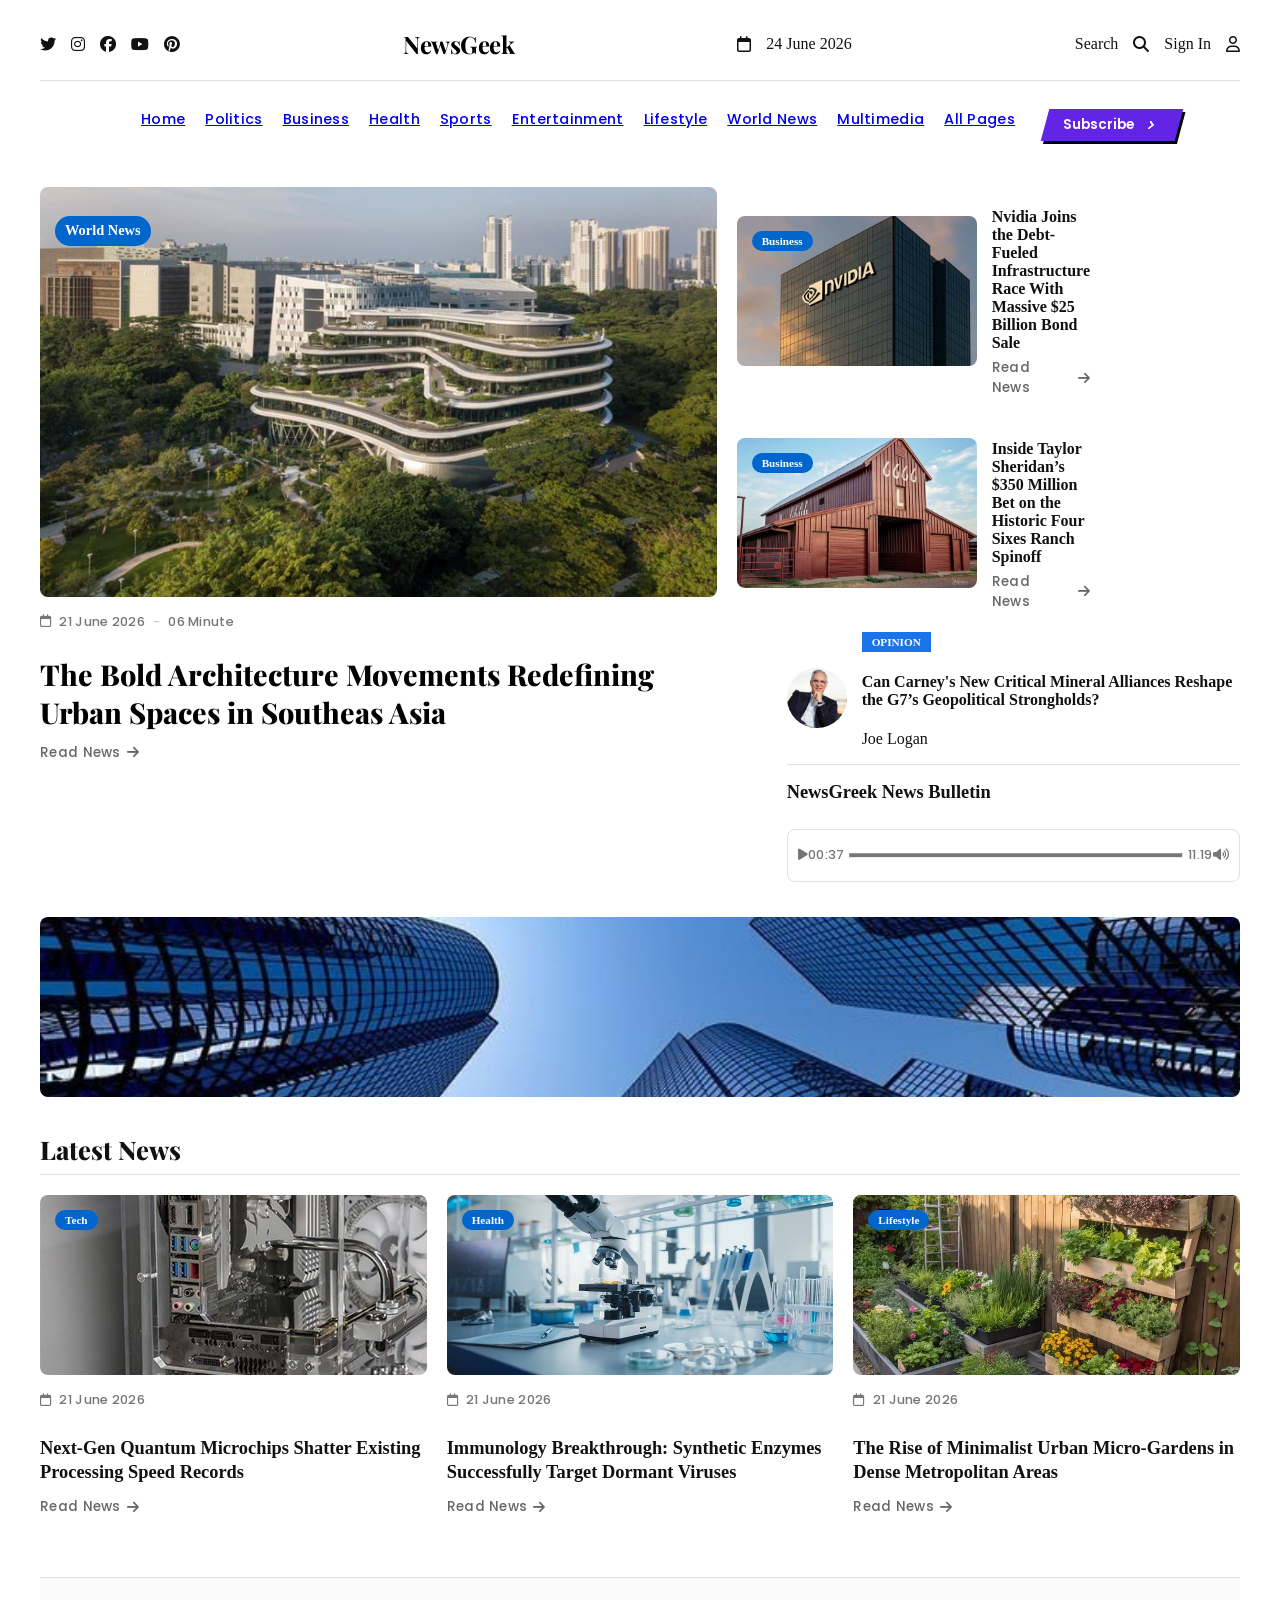
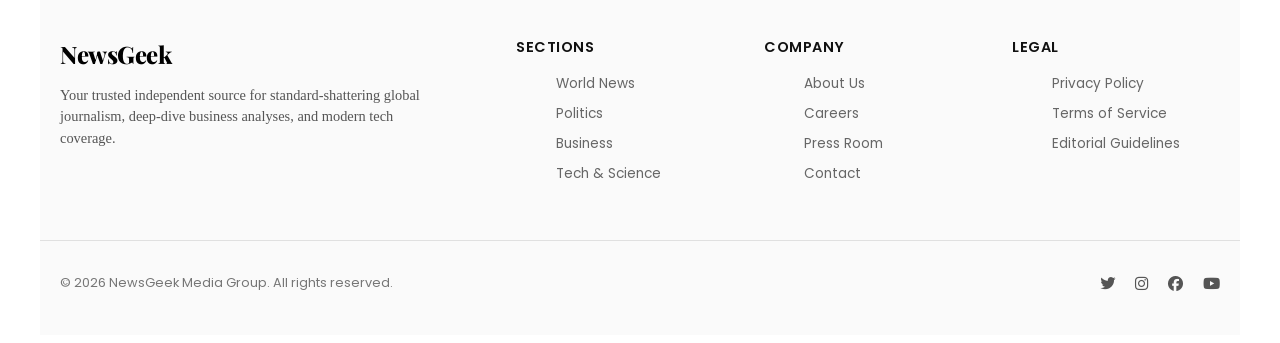
==== index.html @ 266e670d "Initial commit" ====
<!doctype html>
<html lang="en">
  <head>
    <meta charset="utf-8" />
    <meta name="viewport" content="width=device-width, initial-scale=1.0" />
    <meta http-equiv="X-UA-Compatible" content="IE=edge" />
    <meta name="description" content="a news page website" />
    <title>NewsGeek</title>
    <link rel="stylesheet" href="NewsGeek.css" />
    <link
      rel="stylesheet"
      href="https://cdnjs.cloudflare.com/ajax/libs/font-awesome/6.4.0/css/all.min.css"
    />
    <link rel="preconnect" href="https://fonts.googleapis.com" />
    <link rel="preconnect" href="https://fonts.gstatic.com" crossorigin />
    <link
      href="https://fonts.googleapis.com/css2?family=Playfair+Display:ital,wght@0,400..900;1,400..900&family=Poppins:wght@300;400;500;600;700&family=PT+Serif:ital,wght@0,400;0,700;1,400;1,700&family=Source+Sans+3:wght@300;400;500;600;700&display=swap"
      rel="stylesheet"
    />
  </head>
  <body>
    <div class="page-container">
      <header class="main-header">
        <div class="header-top">
          <div class="header-socials">
            <i class="fab fa-twitter"></i>
            <i class="fab fa-instagram"></i>
            <i class="fab fa-facebook"></i>
            <i class="fab fa-youtube"></i>
            <i class="fab fa-pinterest"></i>
          </div>

          <div class="logo">
            <h2>NewsGeek</h2>
          </div>

          <div class="header-date">
            <i class="fa-regular fa-calendar"></i>
            <p>24 June 2026</p>
          </div>
          <div class="header-auth">
            <p>Search</p>
            <i class="fa-solid fa-magnifying-glass"></i>
            <p>Sign In</p>
            <i class="fa-regular fa-user"></i>
          </div>
        </div>
        <nav class="main-navbar">
          <ul class="navbar-list">
            <li><a href="./index.html">Home</a></li>
            <li><a href="./politics.html">Politics</a></li>
            <li><a href="./business.html">Business</a></li>
            <li><a href="./health.html">Health</a></li>
            <li><a href="./sports.html">Sports</a></li>
            <li><a href="./Entertainment.html">Entertainment</a></li>
            <li><a href="./lifestyle.html">Lifestyle</a></li>
            <li><a href="./worldnews.html">World News</a></li>
            <li><a href="./multimedia.html">Multimedia</a></li>
            <li><a href="./allpages.html">All Pages</a></li>
            <li>
              <a href="./subscribe.html" style="text-decoration: none;">
                <button class="cta">
                  <span class="span">subscribe</span>
                  <span class="second">
                    <svg
                      width="50px"
                      height="20px"
                      viewBox="0 0 66 43"
                      version="1.1"
                      xmlns="http://www.w3.org/2000/svg"
                      xmlns:xlink="http://www.w3.org/1999/xlink"
                    >
                      <g
                        id="arrow"
                        stroke="none"
                        stroke-width="1"
                        fill="none"
                        fill-rule="evenodd"
                      >
                        <path
                          class="one"
                          d="M40.1543933,3.89485454 L43.9763149,0.139296592 C44.1708311,-0.0518420739 44.4826329,-0.0518571125 44.6771675,0.139262789 L65.6916134,20.7848311 C66.0855801,21.1718824 66.0911863,21.8050225 65.704135,22.1989893 C65.7000188,22.2031791 65.6958657,22.2073326 65.6916762,22.2114492 L44.677098,42.8607841 C44.4825957,43.0519059 44.1708242,43.0519358 43.9762853,42.8608513 L40.1545186,39.1069479 C39.9575152,38.9134427 39.9546793,38.5968729 40.1481845,38.3998695 C40.1502893,38.3977268 40.1524132,38.395603 40.1545562,38.3934985 L56.9937789,21.8567812 C57.1908028,21.6632968 57.193672,21.3467273 57.0001876,21.1497035 C56.9980647,21.1475418 56.9959223,21.1453995 56.9937605,21.1432767 L40.1545208,4.60825197 C39.9574869,4.41477773 39.9546013,4.09820839 40.1480756,3.90117456 C40.1501626,3.89904911 40.1522686,3.89694235 40.1543933,3.89485454 Z"
                          fill="#FFFFFF"
                        ></path>
                        <path
                          class="two"
                          d="M20.1543933,3.89485454 L23.9763149,0.139296592 C24.1708311,-0.0518420739 24.4826329,-0.0518571125 24.6771675,0.139262789 L45.6916134,20.7848311 C46.0855801,21.1718824 46.0911863,21.8050225 45.704135,22.1989893 C45.7000188,22.2031791 45.6958657,22.2073326 45.6916762,22.2114492 L24.677098,42.8607841 C24.4825957,43.0519059 24.1708242,43.0519358 23.9762853,42.8608513 L20.1545186,39.1069479 C19.9575152,38.9134427 19.9546793,38.5968729 20.1481845,38.3998695 C20.1502893,38.3977268 20.1524132,38.395603 20.1545562,38.3934985 L36.9937789,21.8567812 C37.1908028,21.6632968 37.193672,21.3467273 37.0001876,21.1497035 C36.9980647,21.1475418 36.9959223,21.1453995 36.9937605,21.1432767 L20.1545208,4.60825197 C19.9574869,4.41477773 19.9546013,4.09820839 20.1480756,3.90117456 C20.1501626,3.89904911 20.1522686,3.89694235 20.1543933,3.89485454 Z"
                          fill="#FFFFFF"
                        ></path>
                        <path
                          class="three"
                          d="M0.154393339,3.89485454 L3.97631488,0.139296592 C4.17083111,-0.0518420739 4.48263286,-0.0518571125 4.67716753,0.139262789 L25.6916134,20.7848311 C26.0855801,21.1718824 26.0911863,21.8050225 25.704135,22.1989893 C25.7000188,22.2031791 25.6958657,22.2073326 25.6916762,22.2114492 L4.67709797,42.8607841 C4.48259567,43.0519059 4.17082418,43.0519358 3.97628526,42.8608513 L0.154518591,39.1069479 C-0.0424848215,38.9134427 -0.0453206733,38.5968729 0.148184538,38.3998695 C0.150289256,38.3977268 0.152413239,38.395603 0.154556228,38.3934985 L16.9937789,21.8567812 C17.1908028,21.6632968 17.193672,21.3467273 17.0001876,21.1497035 C16.9980647,21.1475418 16.9959223,21.1453995 16.9937605,21.1432767 L0.15452076,4.60825197 C-0.0425130651,4.41477773 -0.0453986756,4.09820839 0.148075568,3.90117456 C0.150162624,3.89904911 0.152268631,3.89694235 0.154393339,3.89485454 Z"
                          fill="#FFFFFF"
                        ></path>
                      </g>
                    </svg>
                  </span>
                </button>
              </a>
            </li>
          </ul>
        </nav>
      </header>

      <main>
        <section class="first-section">
          <div class="card-container">
            <div class="left-card">
              <div class="image-badge">
                <img
                  src="./assets/singapore.jpg"
                  alt="singapore forest skycraper"
                  class="hero-image"
                />
                <p class="badge">World News</p>
              </div>
              <div class="date-time">
                <i class="fa-regular fa-calendar"></i>
                <time datetime="2026-06-21">21 June 2026</time>
                <span class="meta-separator">-</span>
                <span class="reading-time">06 Minute</span>
              </div>
              <h2>
                The Bold Architecture Movements Redefining Urban Spaces in
                Southeas Asia
              </h2>
              <a href="#" class="read-news-link"
                >Read News <i class="fa-solid fa-arrow-right"></i
              ></a>
            </div>
            <div class="right-card">
              <div class="media-pair">
                <div class="image-badge">
                  <span class="badge">Business</span>
                  <img
                    src="./assets/nvidia.jpg"
                    alt="nvidia headquarters "
                    class="top-image"
                  />
                </div>
                <div class="headline">
                  <h4>
                    Nvidia Joins the Debt-Fueled Infrastructure Race With
                    Massive $25 Billion Bond Sale
                  </h4>
                  <a href="#" class="read-news-link"
                    >Read News <i class="fa-solid fa-arrow-right"></i
                  ></a>
                </div>
              </div>

              <div class="media-pair">
                <div class="image-badge">
                  <span class="badge">Business</span>
                  <img
                    src="./assets/6666ranch.jpg"
                    alt="the famous 6666 texas ranch"
                    class="bottom-image"
                  />
                </div>
                <div class="headline">
                  <h4>
                    Inside Taylor Sheridan’s $350 Million Bet on the Historic
                    Four Sixes Ranch Spinoff
                  </h4>
                  <a href="#" class="read-news-link"
                    >Read News <i class="fa-solid fa-arrow-right"></i
                  ></a>
                </div>
              </div>

              <div class="opinion-block">
                <div class="profile-circle">
                  <img
                    src="./assets/politician-profile.jpg"
                    alt="Author Profile"
                  />
                </div>
                <div class="author-details">
                  <span class="opinion-label">Opinion</span>
                  <h4 class="opinion-headline">
                    Can Carney's New Critical Mineral Alliances Reshape the G7’s
                    Geopolitical Strongholds?
                  </h4>
                  <p class="author-name">Joe Logan</p>
                </div>
              </div>

              <h3>NewsGreek News Bulletin</h3>
              <div class="bulletin">
                <div class="audio-container">
                  <i class="fa-solid fa-play"></i>
                  <p>00:37</p>
                  <hr />
                  <p>11.19</p>
                  <i class="fa-solid fa-volume-high"></i>
                </div>
              </div>
            </div>
          </div>
        </section>

        <div class="editorial-banner">
          <img src="./assets/banner.jpg" alt="Editorial Visual Break" />
        </div>

        <section class="latest-news-section">
          <h2 class="section-title">Latest News</h2>

          <div class="news-grid">
            <div class="grid-card">
              <div class="image-badge">
                <img
                  src="./assets/techhardware.jpg"
                  alt="Technology News"
                  class="grid-image"
                />
                <span class="badge">Tech</span>
              </div>
              <div class="date-time">
                <i class="fa-regular fa-calendar"></i>
                <time datetime="2026-06-21">21 June 2026</time>
              </div>
              <h3>
                Next-Gen Quantum Microchips Shatter Existing Processing Speed
                Records
              </h3>
              <a href="#" class="read-news-link"
                >Read News <i class="fa-solid fa-arrow-right"></i
              ></a>
            </div>

            <div class="grid-card">
              <div class="image-badge">
                <img
                  src="./assets/medicallabolatory.jpg"
                  alt="Health News"
                  class="grid-image"
                />
                <span class="badge">Health</span>
              </div>
              <div class="date-time">
                <i class="fa-regular fa-calendar"></i>
                <time datetime="2026-06-21">21 June 2026</time>
              </div>
              <h3>
                Immunology Breakthrough: Synthetic Enzymes Successfully Target
                Dormant Viruses
              </h3>
              <a href="#" class="read-news-link"
                >Read News <i class="fa-solid fa-arrow-right"></i
              ></a>
            </div>

            <div class="grid-card">
              <div class="image-badge">
                <img
                  src="./assets/microgarden.jpg"
                  alt="Lifestyle News"
                  class="grid-image"
                />
                <span class="badge">Lifestyle</span>
              </div>
              <div class="date-time">
                <i class="fa-regular fa-calendar"></i>
                <time datetime="2026-06-21">21 June 2026</time>
              </div>
              <h3>
                The Rise of Minimalist Urban Micro-Gardens in Dense Metropolitan
                Areas
              </h3>
              <a href="#" class="read-news-link"
                >Read News <i class="fa-solid fa-arrow-right"></i
              ></a>
            </div>
          </div>
        </section>
      </main>

      <footer class="main-footer">
        <div class="footer-content">
          <div class="footer-brand">
            <h2>NewsGeek</h2>
            <p>
              Your trusted independent source for standard-shattering global
              journalism, deep-dive business analyses, and modern tech coverage.
            </p>
          </div>

          <div class="footer-links">
            <h4>Sections</h4>
            <ul>
              <li><a href="#">World News</a></li>
              <li><a href="#">Politics</a></li>
              <li><a href="#">Business</a></li>
              <li><a href="#">Tech & Science</a></li>
            </ul>
          </div>

          <div class="footer-links">
            <h4>Company</h4>
            <ul>
              <li><a href="#">About Us</a></li>
              <li><a href="#">Careers</a></li>
              <li><a href="#">Press Room</a></li>
              <li><a href="#">Contact</a></li>
            </ul>
          </div>

          <div class="footer-links">
            <h4>Legal</h4>
            <ul>
              <li><a href="#">Privacy Policy</a></li>
              <li><a href="#">Terms of Service</a></li>
              <li><a href="#">Editorial Guidelines</a></li>
            </ul>
          </div>
        </div>

        <div class="footer-bottom">
          <p>&copy; 2026 NewsGeek Media Group. All rights reserved.</p>
          <div class="footer-socials">
            <i class="fab fa-twitter"></i>
            <i class="fab fa-instagram"></i>
            <i class="fab fa-facebook"></i>
            <i class="fab fa-youtube"></i>
          </div>
        </div>
      </footer>
    </div>
  </body>
</html>
---- NewsGeek.css ----
body {
    font-family: 'Times New Roman', Times, serif; 
    color: #111111;
    -webkit-font-smoothing: antialiased;
    -moz-osx-font-smoothing: grayscale;
}

.logo {
    font-family: 'Playfair Display', serif;
    font-weight: 800;
    letter-spacing: -0.5px;
    color: #000000;
}

.navbar-list a, .header-auth a, .subscribe-btn {
    font-family: 'Poppins', sans-serif;
    font-weight: 500;
    font-size: 0.9rem;
    letter-spacing: 0.3px;
    text-transform: capitalize;
}

.page-container {
    width: 100%;
    max-width: 1200px;
    margin-left: auto;
    margin-right: auto;
    padding-left: 20px;
    padding-right: 20px;
}

.header-top {
    display: flex;
    justify-content: space-between;
    align-items: center;
}

.header-socials, .header-auth, .header-date {
    display: flex;
    gap: 15px;
    align-items: center;
}

.main-navbar {
    border-top: 1px solid #e0e0e0;
    padding-top: 12px;
    padding-bottom: 30px;
}

.navbar-list {
    display: flex;
    list-style-type: none;
    justify-content: center;
    gap: 20px;
}

.card-container {
    display: flex;
    width: 100%;
    gap: 20px;
}

.left-card h2 {
    font-family: 'Playfair Display', serif;
    font-weight: 800;
    font-size: 1.8rem;
    color: #000000;
    margin-bottom: 12px;
    padding-right: 50px;
}

.left-card p {
    font-size: 0.9rem;
    color: #555555;
    line-height: 1.5;
}

.right-card {
    display: flex;
    flex-direction: column;
    gap: 20px;
    width: 52%;
}

.image-badge {
    position: relative;
}

.badge {
    position: absolute;
    top: 15px;
    left: 15px;
    background-color: #0066cc;
    color: #fff;
    font-size: 0.7rem;
    font-weight: 600;
    border-radius: 70px;
    padding: 4px 10px;
    text-transform: capitalize;
}

.image-badge p {
    color: #fff;
}

.hero-image {
    width: calc(100% - 50px);
    height: 410px;
    object-fit: cover;
    border-radius: 8px;
}

.date-time {
    display: flex;
    align-items: center;
    gap: 8px;
    font-family: 'Poppins', sans-serif;
    font-weight: 500;
    font-size: 0.8rem;
    letter-spacing: 0.3px;
    color: #767676;
    text-transform: capitalize;
    margin-top: 12px;
    margin-bottom: 8px;
}

.meta-separator {
    color: #ccc;
}

.top-image, .bottom-image{
    width: 240px;
    height: 150px;
    border-radius: 8px;
}

.media-pair {
    display: flex;
    align-items: center;
    gap: 15px;
    margin-left: -50px;
    padding-right: 150px;
}

.read-news-link {
    display: inline-flex;
    align-items: center;
    gap: 6px;
    font-family: 'Poppins', sans-serif;
    font-weight: 500;
    font-size: 0.85rem;
    letter-spacing: 0.3px;
    color: #666666;
    text-decoration: none;
    text-transform: capitalize;
    transition: color 0.2s ease;
}

.read-news-link:hover {
    color: #0066cc;
}

.opinion-block {
    display: flex;
    align-items: center;
    gap: 15px;
    border-bottom: 1px solid #e0e0e0;
}

.profile-circle {
    width: 60px;
    height: 60px;
    border-radius: 50%;
    overflow: hidden;
    flex-shrink: 0;
}

.profile-circle img {
    width: 100%;
    height: 100%;
    object-fit: cover;
}

.author-details span {
    display: inline-block;
    padding: 4px 10px;
    font-size: 0.7rem;
    font-weight: 700;
    text-transform: uppercase;
    color: #ffffff;
    background-color: #1a73e8;
}

.headline {
    display: flex;
    flex-direction: column;
}

.headline .read-news-link {
    margin-top: -15px;
}

.right-card h3 {
    font-family: 'Times New Roman', Times, serif;
    font-size: 1.15rem;
    font-weight: 700;
    line-height: 1.35;
    color: #111111;
    margin-top: -5px;
}

.audio-container {
    display: flex;
    align-items: center;
    border: 1px solid #e0e0e0;
    padding: 4px 10px;
    justify-content: space-evenly;
    border-radius: 8px;
    font-family: 'Poppins', sans-serif;
    font-weight: 500;
    font-size: 0.8rem;
    letter-spacing: 0.3px;
    color: #767676;
    margin-top: -15px;
}

.audio-container hr {
    flex: 1;
    height: 3px;
    background-color: #767676;
    margin-left: 5px;
    margin-right: 5px;
}

.cta {
  display: inline-flex;
  align-items: center;
  padding: 6px 18px;
  text-decoration: none;
  font-size: 0.85rem;
  font-weight: 600;
  color: white;
  background: #6225e6;
  transition: 1s;
  box-shadow: 3px 3px 0 black;
  transform: skewX(-15deg);
  border: none;
  cursor: pointer;
  margin-left: 10px;
}

.cta:focus {
  outline: none;
}

.cta:hover {
  transition: 0.5s;
  box-shadow: 5px 5px 0 #fbc638;
}

.cta .second {
  transition: 0.5s;
  margin-right: 0px;
}

.cta:hover .second {
  transition: 0.5s;
  margin-right: 15px;
}

.span {
  transform: skewX(15deg);
  font-family: 'Poppins', sans-serif;
  text-transform: capitalize;
}

.second {
  width: 12px;
  height: 12px;
  margin-left: 15px;
  position: relative;
  display: flex;
  align-items: center;
}

.one {
  transition: 0.4s;
  transform: translateX(-60%);
}

.two {
  transition: 0.5s;
  transform: translateX(-30%);
}

.cta:hover .three {
  animation: color_anim 1s infinite 0.2s;
}

.cta:hover .one {
  transform: translateX(0%);
  animation: color_anim 1s infinite 0.6s;
}

.cta:hover .two {
  transform: translateX(0%);
  animation: color_anim 1s infinite 0.4s;
}

@keyframes color_anim {
  0% {
    fill: white;
  }
  50% {
    fill: #fbc638;
  }
  100% {
    fill: white;
  }
}

.editorial-banner {
    width: 100%;
    height: 180px;
    margin-top: 35px;
    margin-bottom: 35px;
    border-radius: 8px;
    overflow: hidden;
}

.editorial-banner img {
    width: 100%;
    height: 100%;
    object-fit: cover;
    object-position: center;
}

.latest-news-section {
    width: 100%;
    margin-bottom: 40px;
}

.section-title {
    font-family: 'Playfair Display', serif;
    font-weight: 800;
    font-size: 1.6rem;
    color: #111111;
    margin-bottom: 20px;
    border-bottom: 1px solid #e0e0e0;
    padding-bottom: 8px;
}

.news-grid {
    display: flex;
    gap: 20px;
    width: 100%;
}

.grid-card {
    flex: 1;
    display: flex;
    flex-direction: column;
}

.grid-image {
    width: 100%;
    height: 180px;
    object-fit: cover;
    border-radius: 8px;
}

.grid-card h3 {
    font-family: 'Times New Roman', Times, serif;
    font-size: 1.15rem;
    font-weight: 700;
    line-height: 1.35;
    color: #111111;
    margin-bottom: 12px;
}

.grid-card .read-news-link {
    margin-top: auto;
}

.main-footer {
    width: 100%;
    background-color: #fafafa;
    border-top: 1px solid #e0e0e0;
    margin-top: 60px;
    padding-top: 40px;
    padding-bottom: 30px;
}

.footer-content {
    display: flex;
    gap: 40px;
    margin-bottom: 40px;
    max-width: 1200px;
    margin-left: auto;
    margin-right: auto;
    padding-left: 20px;
    padding-right: 20px;
}

.footer-brand {
    flex: 2;
}

.footer-brand h2 {
    font-family: 'Playfair Display', serif;
    font-weight: 800;
    letter-spacing: -0.5px;
    color: #000000;
    margin-bottom: 12px;
}

.footer-brand p {
    font-size: 0.9rem;
    color: #555555;
    line-height: 1.5;
    padding-right: 30px;
}

.footer-links {
    flex: 1;
}

.footer-links h4 {
    font-family: 'Poppins', sans-serif;
    font-weight: 600;
    font-size: 0.9rem;
    color: #111111;
    margin-bottom: 15px;
    text-transform: uppercase;
    letter-spacing: 0.5px;
}

.footer-links ul {
    list-style-type: none;
    display: flex;
    flex-direction: column;
    gap: 10px;
}

.footer-links a {
    font-family: 'Poppins', sans-serif;
    font-size: 0.85rem;
    color: #666666;
    text-decoration: none;
    transition: color 0.2s ease;
}

.footer-links a:hover {
    color: #0066cc;
}

.footer-bottom {
    max-width: 1200px;
    margin-left: auto;
    margin-right: auto;
    padding-left: 20px;
    padding-right: 20px;
    border-top: 1px solid #e0e0e0;
    padding-top: 20px;
    display: flex;
    justify-content: space-between;
    align-items: center;
}

.footer-bottom p {
    font-family: 'Poppins', sans-serif;
    font-size: 0.8rem;
    color: #767676;
}

.footer-bottom .footer-socials {
    display: flex;
    gap: 20px;
    color: #555555;
    font-size: 0.95rem;
    cursor: pointer;
}

.footer-bottom .footer-socials i:hover {
    color: #0066cc;
}
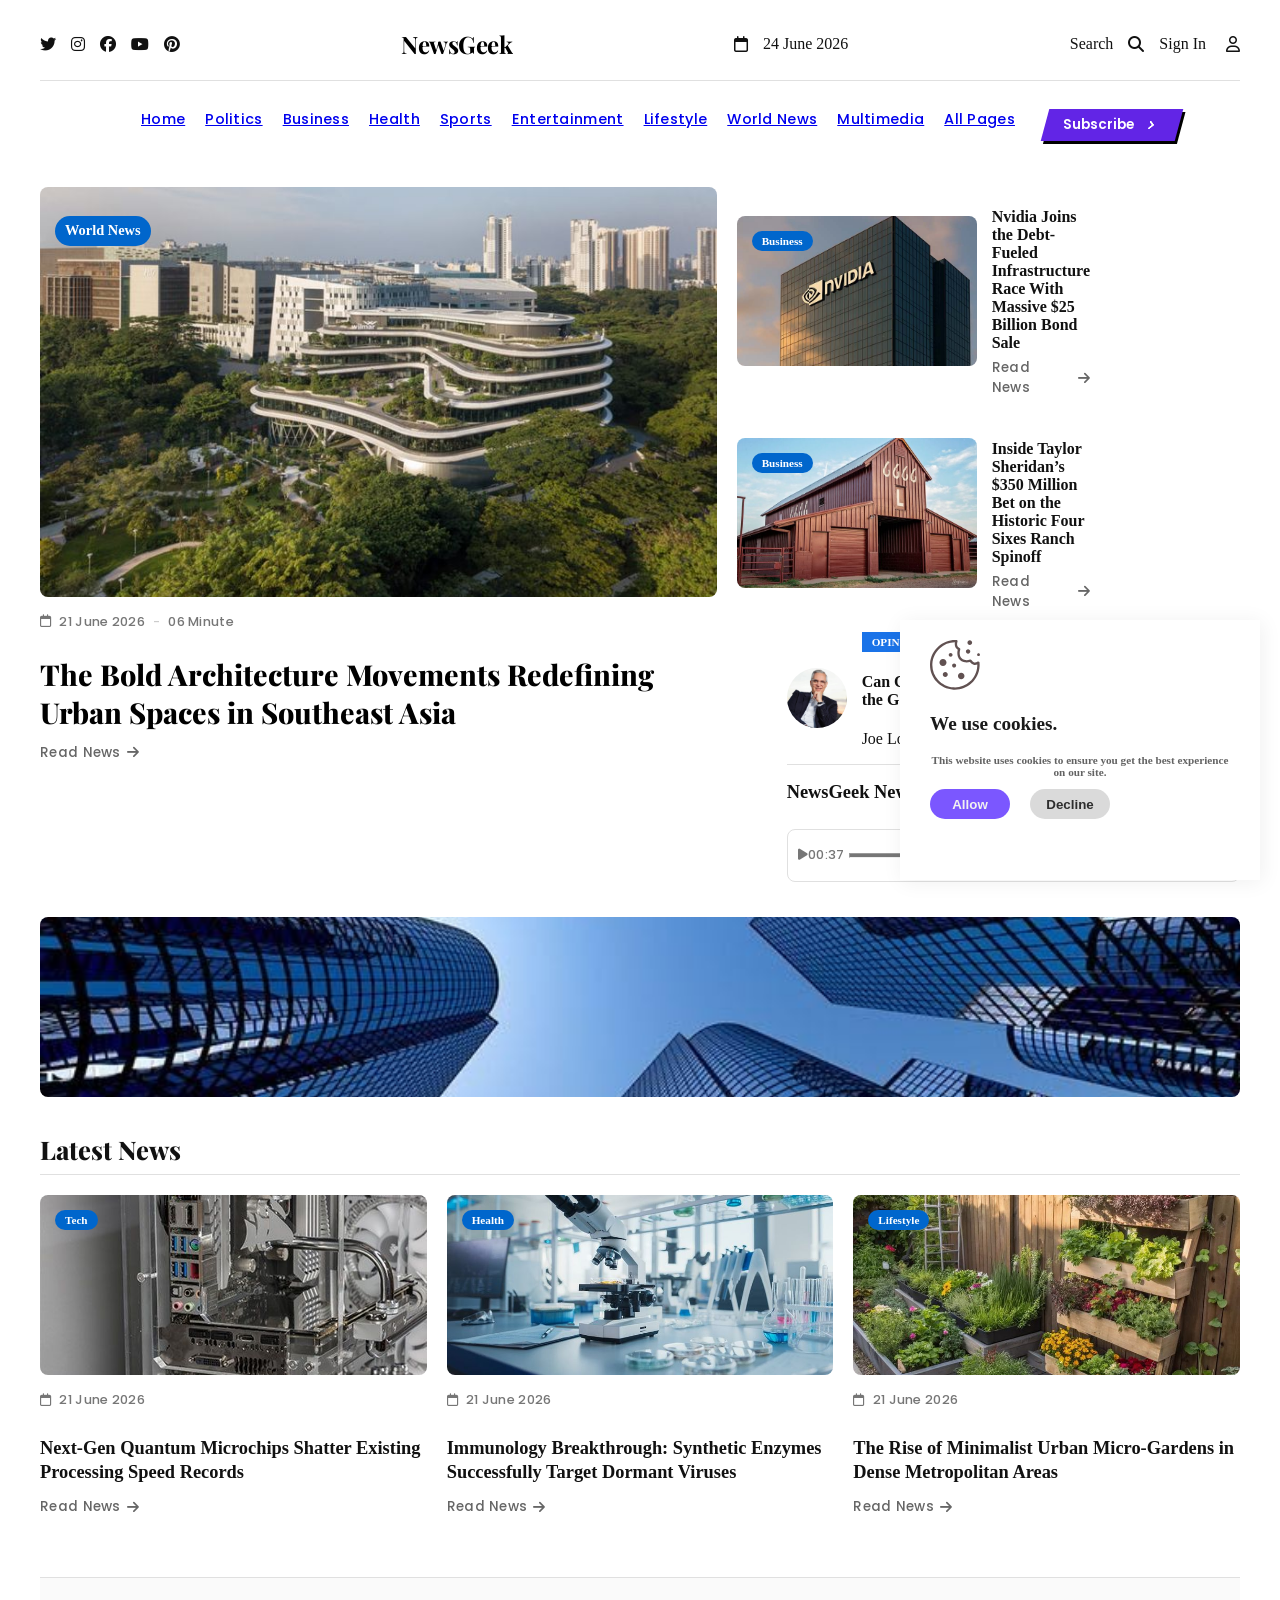
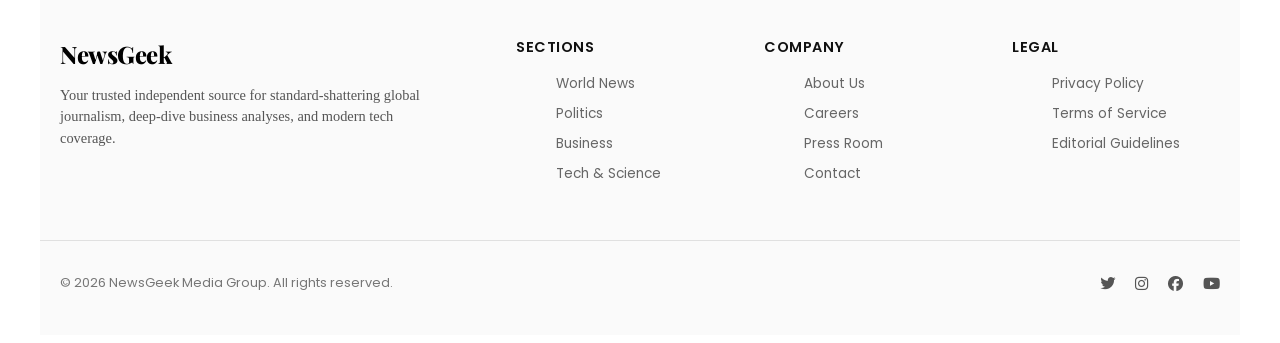
==== commit fef9b2bf: "Add cookie consent popup and authentication modal functionality" ====
--- a/index.html
+++ b/index.html
@@ -17,6 +17,285 @@
       href="https://fonts.googleapis.com/css2?family=Playfair+Display:ital,wght@0,400..900;1,400..900&family=Poppins:wght@300;400;500;600;700&family=PT+Serif:ital,wght@0,400;0,700;1,400;1,700&family=Source+Sans+3:wght@300;400;500;600;700&display=swap"
       rel="stylesheet"
     />
+    <style>
+      #cookie-notice-popup {
+        position: fixed;
+        bottom: 20px;
+        right: 20px;
+        z-index: 9999;
+        display: none;
+      }
+
+      /* Modal Backdrop Configuration */
+      .modal-backdrop {
+        position: fixed;
+        top: 0;
+        left: 0;
+        width: 100vw;
+        height: 100vh;
+        background-color: rgba(0, 0, 0, 0.6);
+        z-index: 10000;
+        display: none;
+        align-items: center;
+        justify-content: center;
+      }
+
+      .modal-content {
+        position: relative;
+        padding: 20px;
+        background: transparent;
+      }
+
+      .close-modal {
+        position: absolute;
+        top: 0px;
+        right: 0px;
+        font-size: 28px;
+        font-weight: 900;
+        color: #323232;
+        cursor: pointer;
+        z-index: 10002;
+        background: #fff;
+        border: 2px solid #323232;
+        width: 36px;
+        height: 36px;
+        border-radius: 50%;
+        display: flex;
+        align-items: center;
+        justify-content: center;
+        box-shadow: 3px 3px #323232;
+        transition: transform 0.1s;
+      }
+
+      .close-modal:active {
+        transform: translate(2px, 2px);
+        box-shadow: 1px 1px #323232;
+      }
+
+      #global-error-message {
+        color: #ff3333;
+        font-size: 13px;
+        font-weight: 700;
+        text-align: center;
+        margin: 5px auto;
+        max-width: 280px;
+        min-height: 18px;
+      }
+
+      /* Uiverse Flip Card Fixed Architecture */
+      .wrapper {
+        --input-focus: #2d8cf0;
+        --font-color: #323232;
+        --font-color-sub: #666;
+        --bg-color: #fff;
+        --main-color: #323232;
+        display: flex;
+        flex-direction: column;
+        align-items: center;
+        gap: 15px;
+        background: transparent;
+      }
+
+      .card-switch {
+        position: relative;
+        height: 35px;
+        display: flex;
+        align-items: center;
+        justify-content: center;
+      }
+
+      .switch {
+        position: relative;
+        display: block;
+        width: 50px;
+        height: 20px;
+        cursor: pointer;
+      }
+
+      .card-side::before {
+        position: absolute;
+        content: 'Log in';
+        left: -75px;
+        top: -2px;
+        width: 65px;
+        text-decoration: underline;
+        color: var(--font-color);
+        font-weight: 600;
+        text-align: right;
+      }
+
+      .card-side::after {
+        position: absolute;
+        content: 'Sign up';
+        left: 65px;
+        top: -2px;
+        width: 65px;
+        text-decoration: none;
+        color: var(--font-color);
+        font-weight: 600;
+      }
+
+      .toggle {
+        display: none;
+      }
+
+      .slider {
+        box-sizing: border-box;
+        border-radius: 5px;
+        border: 2px solid var(--main-color);
+        box-shadow: 4px 4px var(--main-color);
+        position: absolute;
+        cursor: pointer;
+        top: 0;
+        left: 0;
+        right: 0;
+        bottom: 0;
+        background-color: var(--bg-color);
+        transition: 0.3s;
+      }
+
+      .slider:before {
+        box-sizing: border-box;
+        position: absolute;
+        content: "";
+        height: 12px;
+        width: 14px;
+        border: 2px solid var(--main-color);
+        border-radius: 3px;
+        left: 2px;
+        bottom: 2px;
+        background-color: var(--bg-color);
+        transition: 0.3s;
+      }
+
+      .toggle:checked + .card-switch .slider {
+        background-color: var(--input-focus);
+      }
+
+      .toggle:checked + .card-switch .slider:before {
+        transform: translateX(26px);
+      }
+
+      .toggle:checked + .card-switch .card-side:before {
+        text-decoration: none;
+      }
+
+      .toggle:checked + .card-switch .card-side:after {
+        text-decoration: underline;
+      }
+
+      .flip-card__inner {
+        width: 320px;
+        height: 440px;
+        position: relative;
+        background-color: transparent;
+        perspective: 1000px;
+        text-align: center;
+        transition: transform 0.8s;
+        transform-style: preserve-3d;
+      }
+
+      .toggle:checked ~ .flip-card__inner {
+        transform: rotateY(180deg);
+      }
+
+      .flip-card__front, .flip-card__back {
+        padding: 20px;
+        position: absolute;
+        width: 100%;
+        height: 100%;
+        box-sizing: border-box;
+        display: flex;
+        flex-direction: column;
+        justify-content: center;
+        -webkit-backface-visibility: hidden;
+        backface-visibility: hidden;
+        background: lightgrey;
+        gap: 12px;
+        border-radius: 5px;
+        border: 2px solid var(--main-color);
+        box-shadow: 4px 4px var(--main-color);
+      }
+
+      .flip-card__back {
+        transform: rotateY(180deg);
+      }
+
+      .flip-card__form {
+        display: flex;
+        flex-direction: column;
+        align-items: center;
+        gap: 12px;
+        width: 100%;
+      }
+
+      .title {
+        margin: 5px 0;
+        font-size: 25px;
+        font-weight: 900;
+        text-align: center;
+        color: var(--main-color);
+      }
+
+      .flip-card__input {
+        width: 100%;
+        height: 40px;
+        border-radius: 5px;
+        border: 2px solid var(--main-color);
+        background-color: var(--bg-color);
+        box-shadow: 4px 4px var(--main-color);
+        font-size: 15px;
+        font-weight: 600;
+        color: var(--font-color);
+        padding: 5px 10px;
+        outline: none;
+        box-sizing: border-box;
+      }
+
+      .flip-card__input::placeholder {
+        color: var(--font-color-sub);
+        opacity: 0.8;
+      }
+
+      .flip-card__input:focus {
+        border: 2px solid var(--input-focus);
+      }
+
+      .incorrect-field {
+        border-color: #ff3333 !important;
+        background-color: #ffe6e6 !important;
+      }
+
+      .flip-card__btn {
+        margin: 10px 0 0 0;
+        width: 140px;
+        height: 40px;
+        border-radius: 5px;
+        border: 2px solid var(--main-color);
+        background-color: var(--bg-color);
+        box-shadow: 4px 4px var(--main-color);
+        font-size: 17px;
+        font-weight: 600;
+        color: var(--font-color);
+        cursor: pointer;
+        transition: transform 0.1s, box-shadow 0.1s;
+      }
+
+      .flip-card__btn:active {
+        box-shadow: 0px 0px var(--main-color);
+        transform: translate(4px, 4px);
+      }
+
+      .flex-row {
+        display: flex;
+        gap: 10px;
+        width: 100%;
+      }
+
+      .header-auth-trigger {
+        cursor: pointer;
+      }
+    </style>
   </head>
   <body>
     <div class="page-container">
@@ -41,8 +320,10 @@
           <div class="header-auth">
             <p>Search</p>
             <i class="fa-solid fa-magnifying-glass"></i>
-            <p>Sign In</p>
-            <i class="fa-regular fa-user"></i>
+            <p class="header-auth-trigger" id="openAuthText">Sign In</p>
+            <span class="header-auth-trigger" id="openAuthIcon" style="display: inline-flex; align-items: center; margin-left: 5px;">
+              <i class="fa-regular fa-user"></i>
+            </span>
           </div>
         </div>
         <nav class="main-navbar">
@@ -122,7 +403,7 @@
               </div>
               <h2>
                 The Bold Architecture Movements Redefining Urban Spaces in
-                Southeas Asia
+                Southeast Asia
               </h2>
               <a href="#" class="read-news-link"
                 >Read News <i class="fa-solid fa-arrow-right"></i
@@ -186,7 +467,7 @@
                 </div>
               </div>
 
-              <h3>NewsGreek News Bulletin</h3>
+              <h3>NewsGeek News Bulletin</h3>
               <div class="bulletin">
                 <div class="audio-container">
                   <i class="fa-solid fa-play"></i>
@@ -275,6 +556,17 @@
             </div>
           </div>
         </section>
+
+        <div class="card" id="cookie-notice-popup">
+          <svg version="1.1" id="cookieSvg" x="0px" y="0px" viewBox="0 0 122.88 122.25" xml:space="preserve"><g><path d="M101.77,49.38c2.09,3.1,4.37,5.11,6.86,5.78c2.45,0.66,5.32,0.06,8.7-2.01c1.36-0.84,3.14-0.41,3.97,0.95 c0.28,0.46,0.42,0.96,0.43,1.47c0.13,1.4,0.21,2.82,0.24,4.26c0.03,1.46,0.02,2.91-0.05,4.35h0v0c0,0.13-0.01,0.26-0.03,0.38 c-0.91,16.72-8.47,31.51-20,41.93c-11.55,10.44-27.06,16.49-43.82,15.69v0.01h0c-0.13,0-0.26-0.01-0.38-0.03 c-16.72-0.91-31.51-8.47-41.93-20C5.31,90.61-0.73,75.1,0.07,58.34H0.07v0c0-0.13,0.01-0.26,0.03-0.38 C1,41.22,8.81,26.35,20.57,15.87C32.34,5.37,48.09-0.73,64.85,0.07V0.07h0c1.6,0,2.89,1.29,2.89,2.89c0,0.4-0.08,0.78-0.23,1.12 c-1.17,3.81-1.25,7.34-0.27,10.14c0.89,2.54,2.7,4.51,5.41,5.52c1.44,0.54,2.2,2.1,1.74,3.55l0.01,0 c-1.83,5.89-1.87,11.08-0.52,15.26c0.82,2.53,2.14,4.69,3.88,6.4c1.74,1.72,3.9,3,6.39,3.78c4.04,1.26,8.94,1.18,14.31-0.55 C99.73,47.78,101.08,48.3,101.77,49.38L101.77,49.38z M59.28,57.86c2.77,0,5.01,2.24,5.01,5.01c0,2.77-2.24,5.01-5.01,5.01 c-2.77,0-5.01-2.24-5.01-5.01C54.27,60.1,56.52,57.86,59.28,57.86L59.28,57.86z M37.56,78.49c3.37,0,6.11,2.73,6.11,6.11 s-2.73,6.11-6.11,6.11s-6.11-2.73-6.11-6.11S34.18,78.49,37.56,78.49L37.56,78.49z M50.72,31.75c2.65,0,4.79,2.14,4.79,4.79 c0,2.65-2.14,4.79-4.79,4.79c-2.65,0-4.79-2.14-4.79-4.79C45.93,33.89,48.08,31.75,50.72,31.75L50.72,31.75z M119.3,32.4 c1.98,0,3.58,1.6,3.58,3.58c0,1.98-1.6,3.58-3.58,3.58s-3.58-1.6-3.58-3.58C115.71,34.01,117.32,32.4,119.3,32.4L119.3,32.4z M93.62,22.91c2.98,0,5.39,2.41,5.39,5.39c0,2.98-2.41,5.39-5.39,5.39c-2.98,0-5.39-2.41-5.39-5.39 C88.23,25.33,90.64,22.91,93.62,22.91L93.62,22.91z M97.79,0.59c3.19,0,5.78,2.59,5.78,5.78c0,3.19-2.59,5.78-5.78,5.78 c-3.19,0-5.78-2.59-5.78-5.78C92.02,3.17,94.6,0.59,97.79,0.59L97.79,0.59z M76.73,80.63c4.43,0,8.03,3.59,8.03,8.03 c0,4.43-3.59,8.03-8.03,8.03s-8.03-3.59-8.03-8.03C68.7,84.22,72.29,80.63,76.73,80.63L76.73,80.63z M31.91,46.78 c4.8,0,8.69,3.89,8.69,8.69c0,4.8-3.89,8.69-8.69,8.69s-8.69-3.89-8.69-8.69C23.22,50.68,27.11,46.78,31.91,46.78L31.91,46.78z M107.13,60.74c-3.39-0.91-6.35-3.14-8.95-6.48c-5.78,1.52-11.16,1.41-15.76-0.02c-3.37-1.05-6.32-2.81-8.71-5.18 c-2.39-2.37-4.21-5.32-5.32-8.75c-1.51-4.66-1.69-10.2-0.18-16.32c-3.1-1.8-5.25-4.53-6.42-7.88c-1.06-3.05-1.28-6.59-0.61-10.35 C47.27,5.95,34.3,11.36,24.41,20.18C13.74,29.69,6.66,43.15,5.84,58.29l0,0.05v0h0l-0.01,0.13v0C5.07,73.72,10.55,87.82,20.02,98.3 c9.44,10.44,22.84,17.29,38,18.1l0.05,0h0v0l0.13,0.01h0c15.24,0.77,29.35-4.71,39.83-14.19c10.44-9.44,17.29-22.84,18.1-38l0-0.05 v0h0l0.01-0.13v0c0.07-1.34,0.09-2.64,0.06-3.91C112.98,61.34,109.96,61.51,107.13,60.74L107.13,60.74z M116.15,64.04L116.15,64.04 L116.15,64.04L116.15,64.04z M58.21,116.42L58.21,116.42L58.21,116.42L58.21,116.42z"></path></g></svg>
+          <p class="cookieHeading">We use cookies.</p>
+          <p class="cookieDescription">This website uses cookies to ensure you get the best experience on our site.</p>
+
+          <div class="buttonContainer">
+            <button class="acceptButton" id="accept-cookies">Allow</button>
+            <button class="declineButton" id="decline-cookies">Decline</button>
+          </div>
+        </div>
       </main>
 
       <footer class="main-footer">
@@ -327,6 +619,186 @@
           </div>
         </div>
       </footer>
+
+      <div class="modal-backdrop" id="authModal">
+        <div class="modal-content">
+          <span class="close-modal" id="closeModal">&times;</span>
+          <div class="wrapper">
+            <input type="checkbox" class="toggle" id="formStructureToggle">
+            
+            <div class="card-switch">
+              <label class="switch" for="formStructureToggle">
+                <span class="slider"></span>
+                <span class="card-side"></span>
+              </label>
+            </div>
+            
+            <div class="flip-card__inner">
+              <div class="flip-card__front">
+                <div class="title">Log in</div>
+                <div id="global-error-message"></div>
+                <form class="flip-card__form" id="loginForm" novalidate>
+                  <input class="flip-card__input" id="login-email" name="email" placeholder="Email" type="email">
+                  <input class="flip-card__input" id="login-password" name="password" placeholder="Password" type="password">
+                  <button type="submit" class="flip-card__btn">Let`s go!</button>
+                </form>
+              </div>
+              <div class="flip-card__back">
+                <div class="title">Sign up</div>
+                <form class="flip-card__form" id="signupForm" novalidate>
+                  <div class="flex-row">
+                    <input class="flip-card__input" id="signup-firstname" name="firstname" placeholder="Firstname" type="text">
+                    <input class="flip-card__input" id="signup-lastname" name="lastname" placeholder="Lastname" type="text">
+                  </div>
+                  <input class="flip-card__input" id="signup-email" name="email" placeholder="Email" type="email">
+                  <input class="flip-card__input" id="signup-password" name="password" placeholder="Password" type="password">
+                  <input class="flip-card__input" id="signup-confirm" name="confirm-password" placeholder="Confirm password" type="password">
+                  <button type="submit" class="flip-card__btn">Confirm!</button>
+                </form>
+              </div>
+            </div>
+          </div>
+        </div>
+      </div>
+      
+      <script>
+        function setCookie(name, value, days) {
+          const date = new Date();
+          date.setTime(date.getTime() + (days*24*60*60*1000));
+          const expires = "expires=" + date.toUTCString();
+          document.cookie = name + "=" + value + ";" + expires + ";path=/";
+        }
+
+        function getCookie(name) {
+          const cname = name + "=";
+          const decodedCookie = decodeURIComponent(document.cookie);
+          const ca = decodedCookie.split(';');
+          for(let i = 0; i < ca.length; i++) {
+            let c = ca[i].trim();
+            if (c.indexOf(cname) === 0) {
+              return c.substring(cname.length, c.length);
+            }
+          }
+          return "";
+        }
+
+        window.onload = function() {
+          document.getElementById("cookie-notice-popup").style.display = "block";
+        };
+
+        document.getElementById("accept-cookies").addEventListener("click", function() {
+          setCookie("cookiesAccepted", "true", 30);
+          document.getElementById("cookie-notice-popup").style.display = "none";
+        });
+
+        document.getElementById("decline-cookies").addEventListener("click", function() {
+          document.getElementById("cookie-notice-popup").style.display = "none";
+        });
+
+        const modal = document.getElementById('authModal');
+        const closeModalBtn = document.getElementById('closeModal');
+        const cardToggle = document.getElementById('formStructureToggle');
+        const loginForm = document.getElementById('loginForm');
+        const signupForm = document.getElementById('signupForm');
+        const errorDisplay = document.getElementById('global-error-message');
+        const openText = document.getElementById('openAuthText');
+        const openIcon = document.getElementById('openAuthIcon');
+
+        [openText, openIcon].forEach(trigger => {
+          if(trigger) {
+            trigger.addEventListener('click', (e) => {
+              e.preventDefault();
+              modal.style.display = 'flex';
+            });
+          }
+        });
+
+        closeModalBtn.addEventListener('click', () => {
+          modal.style.display = 'none';
+          resetFormStates();
+        });
+
+        window.addEventListener('click', (e) => {
+          if (e.target === modal) {
+            modal.style.display = 'none';
+            resetFormStates();
+          }
+        });
+
+        cardToggle.addEventListener('change', resetFormStates);
+
+        function resetFormStates() {
+          errorDisplay.innerText = '';
+          loginForm.reset();
+          signupForm.reset();
+          document.querySelectorAll('.flip-card__input').forEach(input => {
+            input.classList.remove('incorrect-field');
+          });
+        }
+
+        loginForm.addEventListener('submit', (e) => {
+          let errors = [];
+          const email = document.getElementById('login-email');
+          const pass = document.getElementById('login-password');
+
+          email.classList.remove('incorrect-field');
+          pass.classList.remove('incorrect-field');
+
+          if (!email.value.trim()) {
+            errors.push('Email is required');
+            email.classList.add('incorrect-field');
+          }
+          if (!pass.value.trim()) {
+            errors.push('Password is required');
+            pass.classList.add('incorrect-field');
+          }
+
+          if (errors.length > 0) {
+            e.preventDefault();
+            errorDisplay.innerText = errors.join('. ');
+          }
+        });
+
+        signupForm.addEventListener('submit', (e) => {
+          let errors = [];
+          const fname = document.getElementById('signup-firstname');
+          const lname = document.getElementById('signup-lastname');
+          const email = document.getElementById('signup-email');
+          const pass = document.getElementById('signup-password');
+          const confirmPass = document.getElementById('signup-confirm');
+
+          [fname, lname, email, pass, confirmPass].forEach(i => i.classList.remove('incorrect-field'));
+
+          if (!fname.value.trim()) {
+            errors.push('Firstname is required');
+            fname.classList.add('incorrect-field');
+          }
+          if (!email.value.trim()) {
+            errors.push('Email is required');
+            email.classList.add('incorrect-field');
+          }
+          if (pass.value.length < 8) {
+            errors.push('Password must be at least 8 characters');
+            pass.classList.add('incorrect-field');
+          }
+          if (pass.value !== confirmPass.value) {
+            errors.push('Passwords do not match');
+            confirmPass.classList.add('incorrect-field');
+          }
+
+          if (errors.length > 0) {
+            e.preventDefault();
+            errorDisplay.innerText = errors.join('. ');
+          }
+        });
+
+        document.querySelectorAll('.flip-card__input').forEach(input => {
+          input.addEventListener('input', () => {
+            input.classList.remove('incorrect-field');
+            errorDisplay.innerText = '';
+          });
+        });
+      </script>
     </div>
   </body>
-</html>
+</html>
--- a/NewsGeek.css
+++ b/NewsGeek.css
@@ -483,4 +483,80 @@
 
 .footer-bottom .footer-socials i:hover {
     color: #0066cc;
+}
+
+.card {
+  width: 300px;
+  height: 220px;
+  background-color: rgb(255, 255, 255);
+  display: flex;
+  flex-direction: column;
+  align-items: center;
+  justify-content: center;
+  padding: 20px 30px;
+  gap: 13px;
+  position: relative;
+  overflow: hidden;
+  box-shadow: 2px 2px 20px rgba(0, 0, 0, 0.062);
+}
+
+#cookieSvg {
+  width: 50px;
+}
+
+#cookieSvg g path {
+  fill: rgb(97, 81, 81);
+}
+
+.cookieHeading {
+  font-size: 1.2em;
+  font-weight: 800;
+  color: rgb(26, 26, 26);
+}
+
+.cookieDescription {
+  text-align: center;
+  font-size: 0.7em;
+  font-weight: 600;
+  color: rgb(99, 99, 99);
+}
+
+.buttonContainer {
+  display: flex;
+  gap: 20px;
+  flex-direction: row;
+}
+
+.acceptButton {
+  width: 80px;
+  height: 30px;
+  background-color: #7b57ff;
+  transition-duration: .2s;
+  border: none;
+  color: rgb(241, 241, 241);
+  cursor: pointer;
+  font-weight: 600;
+  border-radius: 20px;
+}
+
+.declineButton {
+  width: 80px;
+  height: 30px;
+  background-color: rgb(218, 218, 218);
+  transition-duration: .2s;
+  color: rgb(46, 46, 46);
+  border: none;
+  cursor: pointer;
+  font-weight: 600;
+  border-radius: 20px;
+}
+
+.declineButton:hover {
+  background-color: #ebebeb;
+  transition-duration: .2s;
+}
+
+.acceptButton:hover {
+  background-color: #9173ff;
+  transition-duration: .2s;
 }
